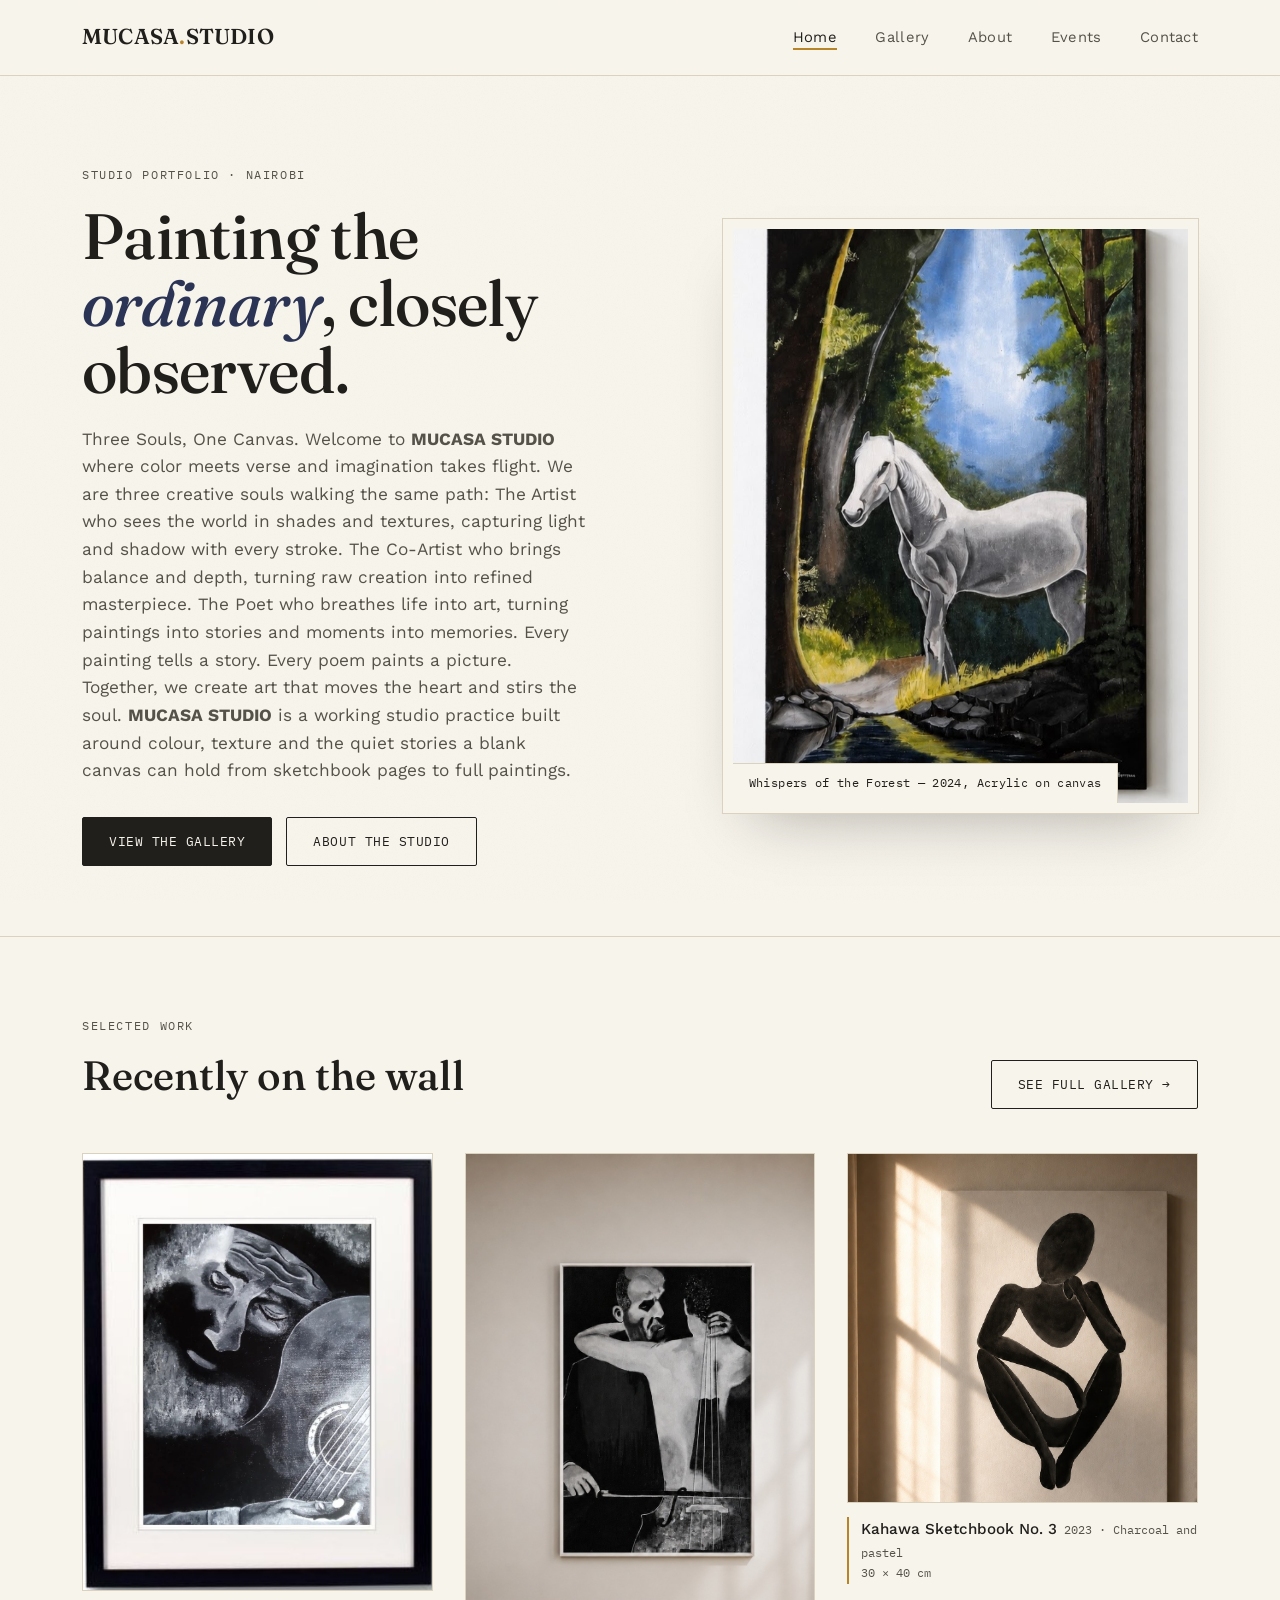
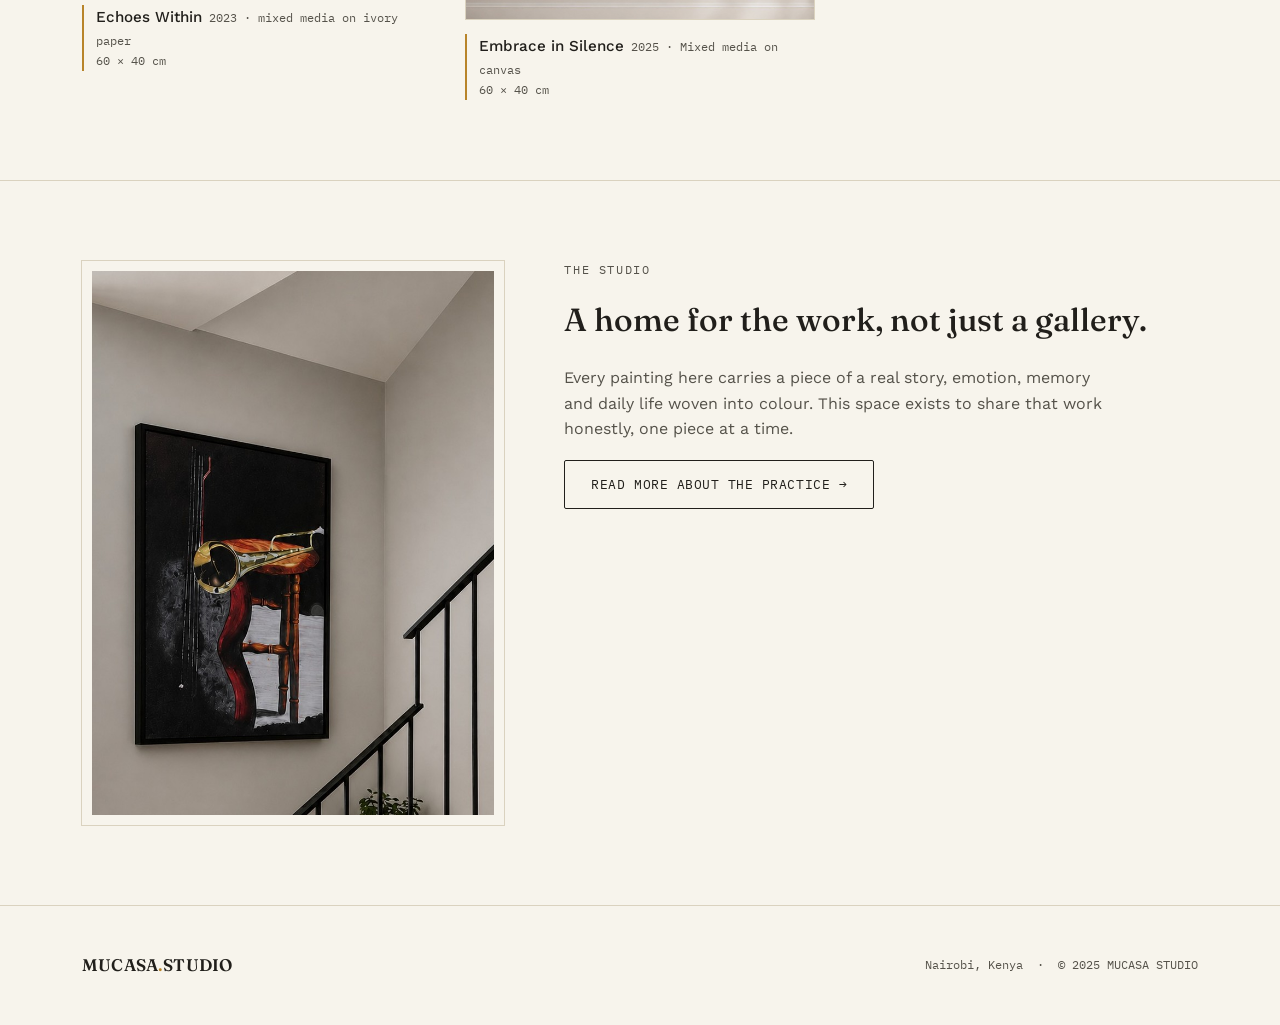
==== index.html @ 8ee20461 "Add files via upload" ====
<!DOCTYPE html>
<html lang="en">
<head>
<meta charset="UTF-8">
<meta name="viewport" content="width=device-width, initial-scale=1.0">
<title>MUCASA STUDIO — Contemporary Art from Nairobi</title>
<meta name="description" content="MUCASA ART is the studio portfolio of a Nairobi-based artist working in paint, ink and mixed media.">
<link rel="stylesheet" href="css/style.css">
</head>
<body>

<nav class="site-nav">
  <div class="nav-inner">
    <a href="index.html" class="brand">MUCASA<span>.</span>STUDIO</a>
    <button class="nav-toggle" aria-label="Toggle menu">MENU</button>
    <ul class="nav-links">
      <li><a href="index.html">Home</a></li>
      <li><a href="gallery.html">Gallery</a></li>
      <li><a href="about.html">About</a></li>
      <li><a href="events.html">Events</a></li>
      <li><a href="contact.html">Contact</a></li>
    </ul>
  </div>
</nav>

<header class="hero">
  <div class="wrap hero-grid">
    <div>
      <div class="eyebrow">Studio portfolio · Nairobi</div>
      <h1>Painting the <em>ordinary</em>, closely observed.</h1>
      <p class="lede">Three Souls, One Canvas.

Welcome to <b>MUCASA STUDIO</b> where color meets verse and imagination takes flight.

We are three creative souls walking the same path:

The Artist who sees the world in shades and textures, capturing light and shadow with every stroke.

The Co-Artist who brings balance and depth, turning raw creation into refined masterpiece.

The Poet who breathes life into art, turning paintings into stories and moments into memories.

Every painting tells a story. Every poem paints a picture. Together, we create art that moves the heart and stirs the soul. <b>MUCASA STUDIO</b> is a working studio practice built around colour, texture and the quiet stories a blank canvas can hold  from sketchbook pages to full paintings.</p>
      <div class="hero-cta">
        <a href="gallery.html" class="btn btn-solid">View the gallery</a>
        <a href="about.html" class="btn">About the studio</a>
      </div>
    </div>
    <div class="hero-frame reveal" id="heroFrame">
      <img id="heroImage" src="images/hero.jpg" alt="Hero artwork" style="width:100%; height:100%; object-fit:cover;">
      <div class="plate">Whispers of the Forest — 2024, Acrylic on canvas</div>
    </div>
  </div>
</header>

<section class="section">
  <div class="wrap">
    <div class="section-head">
      <div>
        <div class="eyebrow">Selected work</div>
        <h2>Recently on the wall</h2>
      </div>
      <a href="gallery.html" class="btn">See full gallery &rarr;</a>
    </div>
    <div class="gallery-grid" id="featuredGrid"></div>
  </div>
</section>

<section class="section">
  <div class="wrap about-grid">
    <div class="reveal">
      <div class="about-portrait" id="studioPortrait">
        <img id="studioImage" src="images/studio.jpg" alt="Studio preview" style="width:100%; height:100%; object-fit:cover;">
      </div>
    </div>
    <div class="reveal">
      <div class="eyebrow">The studio</div>
      <h2 style="font-family:var(--display); font-weight:500; font-size:2rem; margin:14px 0 20px;">A home for the work, not just a gallery.</h2>
      <p style="color:var(--ink-soft); max-width:55ch; margin-bottom:18px;">Every painting here carries a piece of a real story, emotion, memory and daily life woven into colour. This space exists to share that work honestly, one piece at a time.</p>
      <a href="about.html" class="btn">Read more about the practice &rarr;</a>
    </div>
  </div>
</section>

<footer class="site-footer">
  <div class="wrap footer-inner">
    <a href="index.html" class="brand">MUCASA<span>.</span>STUDIO</a>
    <div class="footer-meta">Nairobi, Kenya &nbsp;·&nbsp; &copy; 2025 MUCASA STUDIO</div>
  </div>
</footer>

<script src="js/main.js"></script>
</body>
</html>
---- css/style.css ----
/* ===========================================================
   MUCASA ART — design tokens
   Palette:
     --wall     #F7F4EC  gallery wall (warm plaster white)
     --ink      #211F1B  near-black text
     --card     #EEE8DA  card / label plaster
     --line     #DAD2BF  hairline rule
     --indigo   #2B3454  deep indigo (adire-dye accent)
     --ochre    #B8842A  ochre gold (beadwork accent)
     --clay     #A24B34  muted clay red (used sparingly)
   Type:
     Display — 'Fraunces' (characterful serif, used with restraint)
     Body    — 'Work Sans'
     Utility — 'IBM Plex Mono' (plaque numbers, labels, meta)
   =========================================================== */

@import url('https://fonts.googleapis.com/css2?family=Fraunces:ital,opsz,wght@0,9..144,400;0,9..144,500;0,9..144,600;1,9..144,500&family=Work+Sans:wght@300;400;500;600&family=IBM+Plex+Mono:wght@400;500&display=swap');

:root {
  --wall: #F7F4EC;
  --wall-deep: #F1ECE0;
  --ink: #211F1B;
  --ink-soft: #55524A;
  --card: #EEE8DA;
  --line: #DAD2BF;
  --indigo: #2B3454;
  --ochre: #B8842A;
  --clay: #A24B34;

  --display: 'Fraunces', serif;
  --body: 'Work Sans', sans-serif;
  --mono: 'IBM Plex Mono', monospace;

  --max: 1180px;
}

* { margin: 0; padding: 0; box-sizing: border-box; }

html { scroll-behavior: smooth; }

body {
  font-family: var(--body);
  background: var(--wall);
  color: var(--ink);
  line-height: 1.6;
  -webkit-font-smoothing: antialiased;
}

/* subtle paper-grain texture instead of a glossy gradient */
body::before {
  content: '';
  position: fixed;
  inset: 0;
  pointer-events: none;
  z-index: 0;
  opacity: 0.5;
  background-image: url("data:image/svg+xml,%3Csvg xmlns='http://www.w3.org/2000/svg' width='120' height='120'%3E%3Cfilter id='n'%3E%3CfeTurbulence type='fractalNoise' baseFrequency='0.9' numOctaves='2' stitchTiles='stitch'/%3E%3C/filter%3E%3Crect width='100%25' height='100%25' filter='url(%23n)' opacity='0.035'/%3E%3C/svg%3E");
}

a { color: inherit; text-decoration: none; }
img { display: block; max-width: 100%; }
ul { list-style: none; }

.eyebrow {
  font-family: var(--mono);
  font-size: 0.72rem;
  letter-spacing: 0.14em;
  text-transform: uppercase;
  color: var(--ink-soft);
}

.wrap {
  max-width: var(--max);
  margin: 0 auto;
  padding: 0 32px;
  position: relative;
  z-index: 1;
}

/* ---------- Nav ---------- */
.site-nav {
  position: sticky;
  top: 0;
  z-index: 100;
  background: rgba(247, 244, 236, 0.88);
  backdrop-filter: blur(6px);
  border-bottom: 1px solid var(--line);
}

.nav-inner {
  max-width: var(--max);
  margin: 0 auto;
  padding: 20px 32px;
  display: flex;
  align-items: center;
  justify-content: space-between;
}

.brand {
  font-family: var(--display);
  font-weight: 600;
  font-size: 1.35rem;
  letter-spacing: 0.01em;
}

.brand span { color: var(--ochre); }

.nav-links {
  display: flex;
  gap: 2.4rem;
}

.nav-links a {
  font-size: 0.92rem;
  letter-spacing: 0.02em;
  color: var(--ink-soft);
  position: relative;
  padding-bottom: 4px;
  transition: color 0.25s ease;
}

.nav-links a:hover,
.nav-links a.active {
  color: var(--ink);
}

.nav-links a.active::after {
  content: '';
  position: absolute;
  left: 0; right: 0; bottom: 0;
  height: 2px;
  background: var(--ochre);
}

.nav-toggle { display: none; }

@media (max-width: 720px) {
  .nav-links {
    position: fixed;
    top: 68px; left: 0; right: 0;
    background: var(--wall);
    border-bottom: 1px solid var(--line);
    flex-direction: column;
    gap: 0;
    padding: 8px 0;
    transform: translateY(-8px);
    opacity: 0;
    pointer-events: none;
    transition: all 0.2s ease;
  }
  .nav-links.open {
    transform: translateY(0);
    opacity: 1;
    pointer-events: auto;
  }
  .nav-links a { padding: 14px 32px; width: 100%; }
  .nav-toggle {
    display: block;
    background: none;
    border: none;
    font-family: var(--mono);
    font-size: 0.85rem;
    cursor: pointer;
    color: var(--ink);
  }
}

/* ---------- Buttons ---------- */
.btn {
  display: inline-flex;
  align-items: center;
  gap: 10px;
  font-family: var(--mono);
  font-size: 0.82rem;
  letter-spacing: 0.04em;
  text-transform: uppercase;
  padding: 13px 26px;
  border: 1px solid var(--ink);
  border-radius: 2px;
  transition: all 0.25s ease;
}

.btn:hover { background: var(--ink); color: var(--wall); }

.btn-solid {
  background: var(--ink);
  color: var(--wall);
}

.btn-solid:hover { background: var(--indigo); border-color: var(--indigo); }

/* ---------- Hero (index) ---------- */
.hero {
  padding: 90px 0 70px;
  border-bottom: 1px solid var(--line);
}

.hero-grid {
  display: grid;
  grid-template-columns: 1.1fr 0.9fr;
  gap: 60px;
  align-items: center;
}

.hero h1 {
  font-family: var(--display);
  font-weight: 500;
  font-size: clamp(2.6rem, 5vw, 4.2rem);
  line-height: 1.05;
  letter-spacing: -0.01em;
  margin: 18px 0 22px;
}

.hero h1 em {
  font-style: italic;
  color: var(--indigo);
}

.hero p.lede {
  font-size: 1.08rem;
  color: var(--ink-soft);
  max-width: 46ch;
  margin-bottom: 32px;
}

.hero-cta { display: flex; gap: 14px; flex-wrap: wrap; }

/* framed hero artwork block — signature element preview */
.hero-frame {
  position: relative;
  aspect-ratio: 4/5;
  background: linear-gradient(155deg, var(--indigo) 0%, #1b2338 60%, var(--clay) 130%);
  border: 10px solid var(--wall);
  outline: 1px solid var(--line);
  box-shadow: 0 30px 60px -30px rgba(33,31,27,0.35);
  overflow: hidden;
}

.hero-frame-overlay {
  transition: opacity 0.3s ease, background 0.3s ease;
}

.hero-frame-overlay:hover {
  background: rgba(0,0,0,0.1);
}

.hero-frame #heroImage.loaded ~ .hero-frame-overlay {
  display: none;
}

.hero-frame .plate {
  position: absolute;
  left: -1px; bottom: -1px;
  background: var(--wall);
  border: 1px solid var(--line);
  padding: 10px 16px;
  font-family: var(--mono);
  font-size: 0.72rem;
  letter-spacing: 0.03em;
}

/* ---------- Section scaffolding ---------- */
.section { padding: 80px 0; }
.section + .section { border-top: 1px solid var(--line); }

.section-head {
  display: flex;
  justify-content: space-between;
  align-items: flex-end;
  gap: 24px;
  margin-bottom: 44px;
  flex-wrap: wrap;
}

.section-head h2 {
  font-family: var(--display);
  font-weight: 500;
  font-size: clamp(1.9rem, 3.2vw, 2.6rem);
  margin-top: 8px;
}

.section-head p { color: var(--ink-soft); max-width: 40ch; }

/* ---------- Museum plaque — the signature element ---------- */
.plaque {
  font-family: var(--mono);
  font-size: 0.74rem;
  color: var(--ink-soft);
  line-height: 1.7;
  border-left: 2px solid var(--ochre);
  padding-left: 12px;
}

.plaque .plaque-title {
  font-family: var(--body);
  font-size: 0.95rem;
  color: var(--ink);
  font-weight: 500;
  letter-spacing: 0;
}

/* ---------- Gallery grid (staggered, not uniform boxes) ---------- */
.gallery-grid {
  display: grid;
  grid-template-columns: repeat(3, 1fr);
  gap: 80px 32px;
  /* Increased gap to prevent plaque overlap */
}

.piece {
  cursor: pointer;
  display: flex;
  flex-direction: column;
}

.piece:nth-child(3n+2) { margin-top: 0; }
.piece:nth-child(5n) { margin-top: 0; }

.piece-frame {
  aspect-ratio: var(--ar, 4/5);
  overflow: hidden;
  border: 1px solid var(--line);
  background: var(--card);
  position: relative;
}

.piece-frame img {
  width: 100%; height: 100%; object-fit: cover;
  transition: transform 0.6s cubic-bezier(.2,.8,.2,1);
}

.piece:hover .piece-frame img { transform: scale(1.045); }

.piece-frame .no-image {
  position: absolute; inset: 0;
  display: flex; align-items: center; justify-content: center;
  font-family: var(--mono);
  font-size: 0.7rem;
  color: var(--ink-soft);
  background:
    repeating-linear-gradient(45deg, var(--card), var(--card) 10px, var(--wall-deep) 10px, var(--wall-deep) 20px);
}

.piece .plaque { 
  margin-top: 14px;
  white-space: normal;
  word-wrap: break-word;
  overflow-wrap: break-word;
  flex-shrink: 0;
}

@media (max-width: 900px) {
  .gallery-grid { grid-template-columns: repeat(2, 1fr); }
  .piece:nth-child(3n+2), .piece:nth-child(5n) { margin-top: 0; }
}
@media (max-width: 560px) {
  .gallery-grid { grid-template-columns: 1fr; }
  .hero-grid { grid-template-columns: 1fr; }
}

/* Ensure the crafts grid doesn't visually overlap the footer */
#craftGrid {
  margin-bottom: 140px;
  position: relative;
  z-index: 1;
}
#craftGrid .piece {
  position: relative;
  z-index: 1;
}

/* Disable the stagger offsets inside the craft grid so plaques are not overlapped */
#craftGrid .piece:nth-child(3n+2),
#craftGrid .piece:nth-child(5n) {
  margin-top: 0 !important;
}

/* Ensure plaque text sits above neighbouring images */
#craftGrid .plaque {
  position: relative;
  z-index: 3;
  background: transparent;
}

/* ---------- Series gallery ---------- */
#seriesGrid {
  margin-bottom: 80px;
  position: relative;
  z-index: 1;
}

#seriesGrid .piece {
  position: relative;
  z-index: 1;
}

#seriesGrid .piece:nth-child(3n+2),
#seriesGrid .piece:nth-child(5n) {
  margin-top: 0 !important;
}

.series-badge {
  position: absolute;
  top: 12px;
  right: 12px;
  background: rgba(43, 52, 84, 0.9);
  color: #F7F4EC;
  padding: 6px 12px;
  font-family: var(--mono);
  font-size: 0.68rem;
  letter-spacing: 0.03em;
  text-transform: uppercase;
  border-radius: 2px;
  z-index: 2;
}

#seriesGrid .plaque {
  position: relative;
  z-index: 3;
  background: transparent;
}

/* Special sizing for featured craft piece */
.gallery-grid .piece.craft-feature {
  grid-column: 1 / -1;
  text-align: center;
}

.gallery-grid .piece.craft-feature .piece-frame {
  width: 360px;
  max-width: 72%;
  border: 1px solid var(--line);
  margin: 0 auto;
}

.gallery-grid .piece.craft-feature .plaque {
  margin: 12px auto 0;
  text-align: center;
}

.gallery-grid .piece.craft-feature .piece-frame img {
  width: 100%;
  height: auto;
  object-fit: contain;
}

@media (max-width: 720px) {
  .gallery-grid .piece.craft-feature .piece-frame { width: 320px; max-width: 84%; }
}

/* ---------- Filters (gallery page) ---------- */
.filters {
  display: flex;
  gap: 10px;
  flex-wrap: wrap;
}

.filter-btn {
  font-family: var(--mono);
  font-size: 0.72rem;
  letter-spacing: 0.03em;
  text-transform: uppercase;
  padding: 8px 16px;
  border: 1px solid var(--line);
  background: transparent;
  cursor: pointer;
  color: var(--ink-soft);
  transition: all 0.2s ease;
}

.filter-btn:hover { border-color: var(--ink); color: var(--ink); }

.filter-btn.active {
  background: var(--ink);
  color: var(--wall);
  border-color: var(--ink);
}

/* ---------- About page ---------- */
.about-grid {
  display: grid;
  grid-template-columns: 0.8fr 1.2fr;
  gap: 60px;
}

.about-portrait {
  position: relative;
  aspect-ratio: 3/4;
  background: linear-gradient(160deg, var(--ochre) 0%, var(--clay) 100%);
  border: 10px solid var(--wall);
  outline: 1px solid var(--line);
  overflow: hidden;
}

.studio-upload-overlay {
  position: absolute;
  inset: 0;
  display: flex;
  flex-direction: column;
  align-items: center;
  justify-content: center;
  gap: 16px;
  background: rgba(247, 244, 236, 0.88);
}

.studio-upload-overlay:hover {
  background: rgba(247, 244, 236, 0.95);
}

.about-copy p { margin-bottom: 20px; color: var(--ink-soft); max-width: 60ch; }
.about-copy h2 { font-family: var(--display); font-weight: 500; font-size: 2rem; margin-bottom: 22px; }

.stat-row {
  display: flex;
  gap: 40px;
  margin-top: 36px;
  border-top: 1px solid var(--line);
  padding-top: 28px;
}

.stat b {
  display: block;
  font-family: var(--display);
  font-size: 1.8rem;
  color: var(--indigo);
}

.stat span {
  font-family: var(--mono);
  font-size: 0.68rem;
  letter-spacing: 0.04em;
  text-transform: uppercase;
  color: var(--ink-soft);
}

@media (max-width: 720px) {
  .about-grid { grid-template-columns: 1fr; }
}

/* ---------- Contact page ---------- */
.contact-grid {
  display: grid;
  grid-template-columns: 1fr 1fr;
  gap: 50px;
}

.contact-list li {
  border-top: 1px solid var(--line);
  padding: 22px 0;
  display: flex;
  gap: 18px;
  align-items: baseline;
}

.contact-list li:last-child { border-bottom: 1px solid var(--line); }

.contact-list .k {
  font-family: var(--mono);
  font-size: 0.7rem;
  letter-spacing: 0.04em;
  text-transform: uppercase;
  color: var(--ink-soft);
  width: 110px;
  flex-shrink: 0;
}

.contact-list .v a:hover { color: var(--indigo); }

.social-row { display: flex; gap: 12px; margin-top: 30px; }

.social-row a {
  width: 44px; height: 44px;
  border: 1px solid var(--ink);
  display: flex; align-items: center; justify-content: center;
  transition: all 0.2s ease;
}

.social-row a { color: var(--ink); }
.social-row a svg { width: 20px; height: 20px; display: block; fill: currentColor; }
.social-row a:hover { background: var(--ink); color: var(--wall); }

.contact-note {
  background: var(--card);
  border: 1px solid var(--line);
  padding: 34px;
  font-family: var(--display);
  font-style: italic;
  font-size: 1.2rem;
  line-height: 1.6;
  color: var(--ink);
}

/* ---------- Artwork detail page ---------- */
.detail-grid {
  display: grid;
  grid-template-columns: 1.2fr 0.8fr;
  gap: 60px;
  align-items: start;
}

.detail-frame {
  border: 12px solid var(--wall-deep);
  outline: 1px solid var(--line);
  background: var(--card);
  aspect-ratio: 4/5;
  overflow: hidden;
  position: relative;
}

.detail-frame img { width: 100%; height: 100%; object-fit: contain; background-color: var(--card); display: block; }

/* Detail page thumbnail gallery */
.detail-gallery {
  position: absolute;
  left: 12px;
  right: 12px;
  bottom: 12px;
  display: flex;
  gap: 8px;
  justify-content: center;
  z-index: 3;
  pointer-events: auto;
}
.detail-thumb {
  border: 1px solid var(--line);
  background: var(--wall);
  padding: 2px;
  width: 64px;
  height: 64px;
  display: inline-flex;
  align-items: center;
  justify-content: center;
  cursor: pointer;
}
.detail-thumb img { width: 100%; height: 100%; object-fit: cover; display: block; }


.detail-plaque .plaque-title {
  font-family: var(--display);
  font-size: 1.7rem;
  font-weight: 500;
  color: var(--ink);
  display: block;
  margin-bottom: 10px;
}

.detail-plaque {
  font-family: var(--mono);
  font-size: 0.82rem;
  color: var(--ink-soft);
  line-height: 2;
  border-left: 2px solid var(--ochre);
  padding-left: 18px;
}

.detail-desc {
  margin-top: 26px;
  color: var(--ink-soft);
  max-width: 55ch;
  font-family: var(--body);
  font-size: 1rem;
}

.back-link {
  font-family: var(--mono);
  font-size: 0.78rem;
  color: var(--ink-soft);
  display: inline-flex;
  gap: 8px;
  margin-bottom: 30px;
}

.back-link:hover { color: var(--ink); }

.detail-nav {
  display: flex;
  justify-content: space-between;
  margin-top: 60px;
  border-top: 1px solid var(--line);
  padding-top: 26px;
}

@media (max-width: 800px) {
  .detail-grid, .contact-grid { grid-template-columns: 1fr; }
}

/* ---------- Lightbox ---------- */
.lightbox {
  display: none;
  position: fixed; inset: 0;
  z-index: 10001;
  background: rgba(33,31,27,0.94);
  align-items: center;
  justify-content: center;
}

.lightbox.active { display: flex; }

.lightbox-content { max-width: 88vw; max-height: 86vh; text-align: center; }
.lightbox-content img { max-height: 78vh; margin: 0 auto; }

.lightbox-caption {
  font-family: var(--mono);
  font-size: 0.8rem;
  color: #F7F4EC;
  margin-top: 18px;
}

.lightbox-close {
  position: absolute; top: 26px; right: 32px;
  background: none; border: none;
  color: #F7F4EC; font-size: 1.8rem; cursor: pointer;
}

/* ---------- Footer ---------- */
.site-footer {
  border-top: 1px solid var(--line);
  padding: 46px 0;
  /* Footer should sit after page content; don't stack above content */
  clear: both;
  position: relative;
}

.footer-inner {
  display: flex;
  justify-content: space-between;
  align-items: center;
  flex-wrap: wrap;
  gap: 16px;
}

.footer-inner .brand { font-size: 1.05rem; }

.footer-meta {
  font-family: var(--mono);
  font-size: 0.72rem;
  color: var(--ink-soft);
}

/* ---------- Scroll reveal ---------- */
.reveal {
  opacity: 0;
  transform: translateY(16px);
  transition: opacity 0.6s ease, transform 0.6s ease;
}
.reveal.in { opacity: 1; transform: translateY(0); }

@media (prefers-reduced-motion: reduce) {
  .reveal { opacity: 1; transform: none; transition: none; }
  .piece-frame img { transition: none; }
}

/* focus visibility */
a:focus-visible, button:focus-visible {
  outline: 2px solid var(--indigo);
  outline-offset: 3px;
}

/* ---------- Events page ---------- */
.events-list { display: flex; flex-direction: column; gap: 24px; }

.event-card {
  border: 1px solid var(--line);
  padding: 28px;
  background: var(--card);
  transition: all 0.25s ease;
}

.event-card:hover { border-color: var(--ink); }

.event-header {
  display: flex;
  justify-content: space-between;
  align-items: center;
  margin-bottom: 12px;
  gap: 12px;
  flex-wrap: wrap;
}

.event-date {
  font-family: var(--mono);
  font-size: 0.82rem;
  letter-spacing: 0.03em;
  color: var(--ink-soft);
  font-weight: 500;
}

.event-type {
  font-family: var(--mono);
  font-size: 0.68rem;
  letter-spacing: 0.04em;
  text-transform: uppercase;
  padding: 4px 10px;
  border: 1px solid var(--ink);
  border-radius: 2px;
  color: var(--ink);
}

.event-type[data-type="exhibition"] { border-color: var(--ochre); color: var(--ochre); }
.event-type[data-type="workshop"] { border-color: var(--indigo); color: var(--indigo); }

.event-title {
  font-family: var(--display);
  font-weight: 500;
  font-size: 1.4rem;
  color: var(--ink);
  margin-bottom: 16px;
}

.event-details {
  display: flex;
  gap: 24px;
  margin-bottom: 14px;
  flex-wrap: wrap;
}

.event-time, .event-location {
  font-size: 0.92rem;
  color: var(--ink-soft);
}

.event-description {
  color: var(--ink-soft);
  max-width: 65ch;
  margin-bottom: 12px;
  line-height: 1.6;
}

.event-cta {
  font-family: var(--mono);
  font-size: 0.78rem;
  letter-spacing: 0.02em;
  color: var(--indigo);
  display: inline-block;
  transition: color 0.2s ease;
}

.event-cta:hover { color: var(--ochre); }

@media (max-width: 560px) {
  .event-card { padding: 20px; }
  .event-header { flex-direction: column; align-items: flex-start; }
  .event-title { font-size: 1.1rem; }
  .event-details { flex-direction: column; gap: 8px; }
}
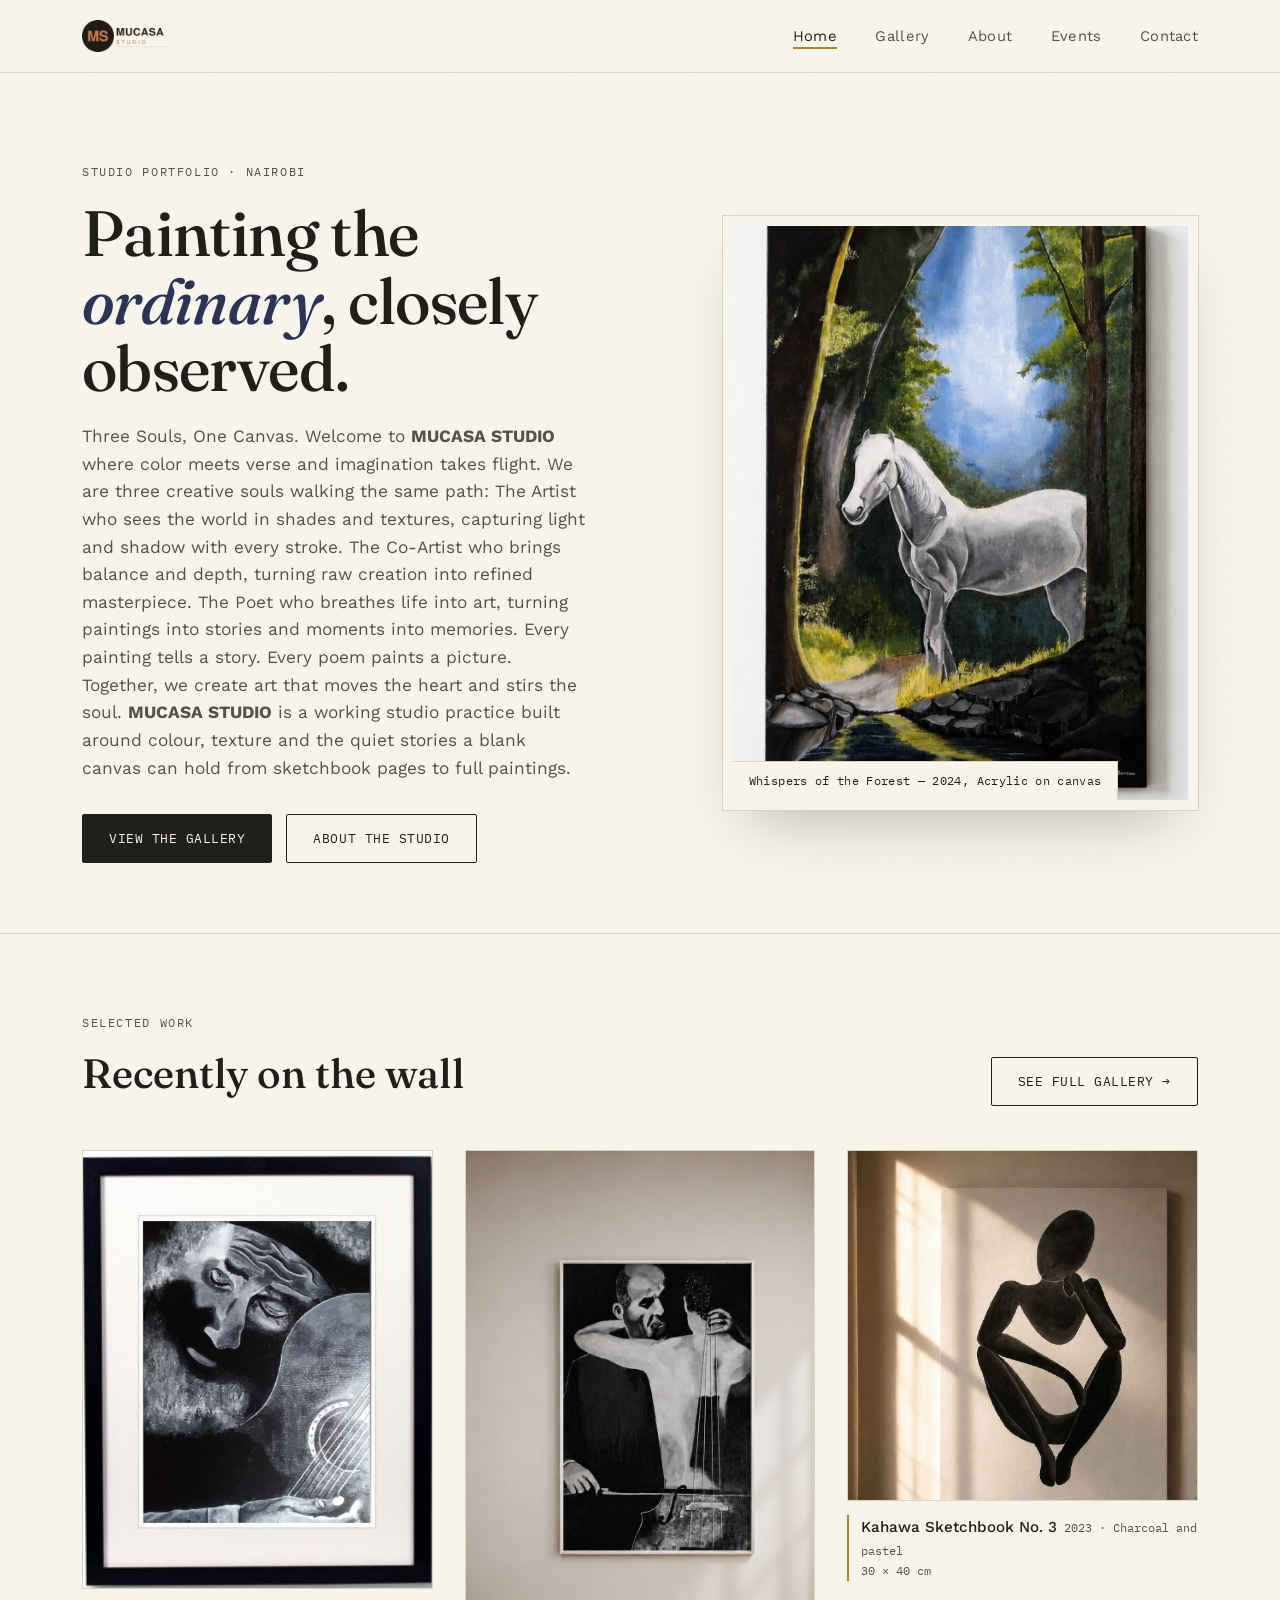
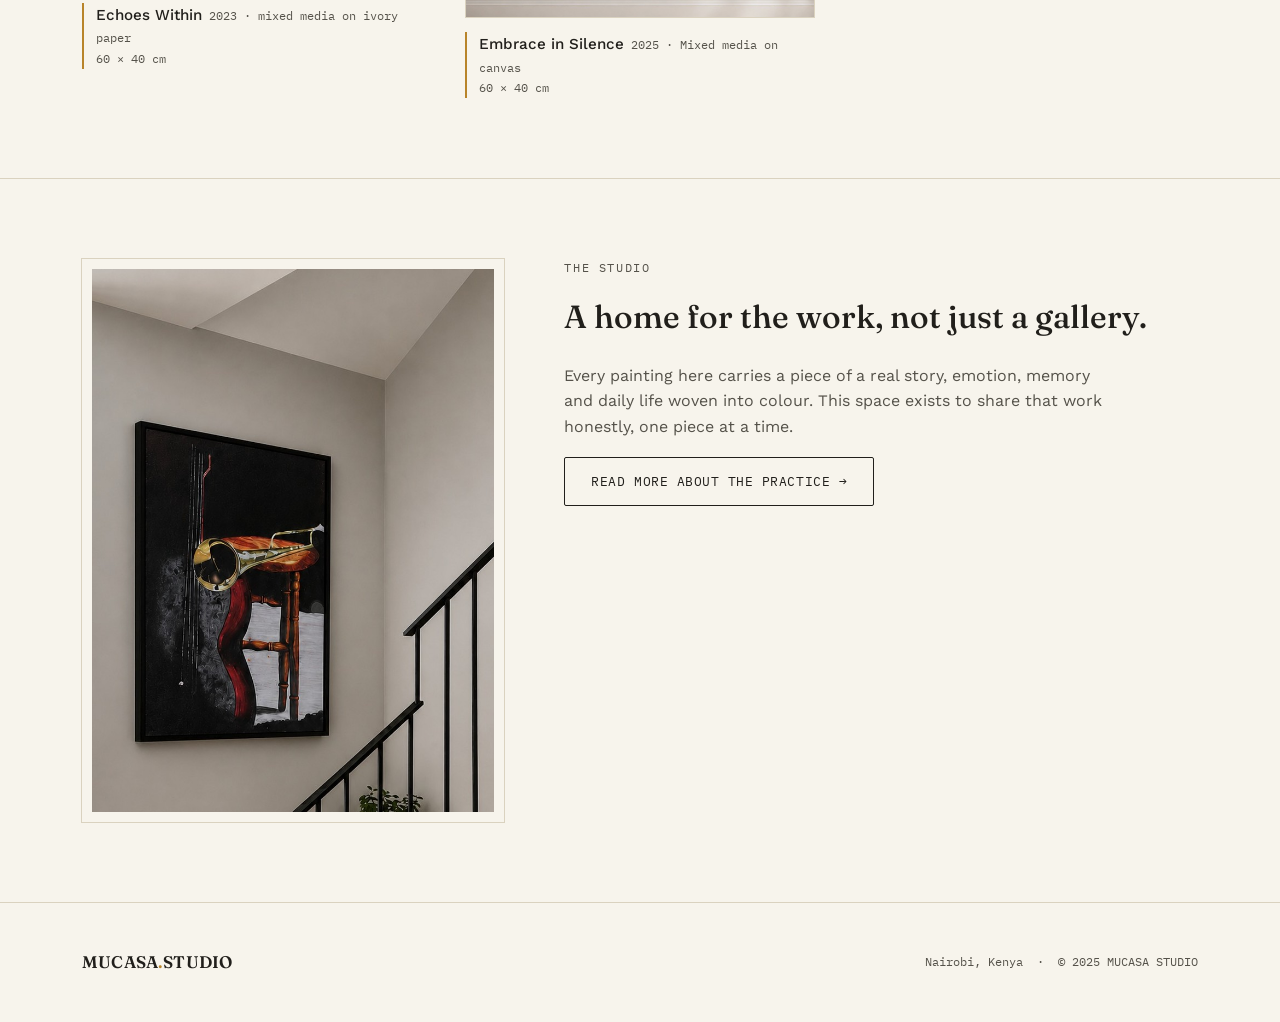
==== commit 25ce72b8: "Update navigation brand link to use logo image Replaced brand link text with logo image." ====
--- a/index.html
+++ b/index.html
@@ -11,7 +11,9 @@
 
 <nav class="site-nav">
   <div class="nav-inner">
-    <a href="index.html" class="brand">MUCASA<span>.</span>STUDIO</a>
+     <a href="index.html" class="brand brand-logo">
+      <img src="images/logo.png" alt="MUCASA STUDIO">
+    </a>
     <button class="nav-toggle" aria-label="Toggle menu">MENU</button>
     <ul class="nav-links">
       <li><a href="index.html">Home</a></li>
--- a/css/style.css
+++ b/css/style.css
@@ -32,6 +32,20 @@
   --mono: 'IBM Plex Mono', monospace;
 
   --max: 1180px;
+}
+.brand-logo {
+  display: inline-flex;
+  align-items: center;
+}
+
+.brand-logo img {
+  height: 32px;   /* small and neat; try 28px for even smaller */
+  width: auto;
+  display: block;
+}
+
+@media (max-width: 600px) {
+  .brand-logo img { height: 28px; }
 }
 
 * { margin: 0; padding: 0; box-sizing: border-box; }
@@ -804,8 +818,54 @@
   font-weight: 500;
   font-size: 1.4rem;
   color: var(--ink);
-  margin-bottom: 16px;
-}
+  margin: 0;              
+  display: block;
+}
+
+.event-toggle {
+  width: 100%;
+  display: block;
+  background: none;
+  border: 0;
+  padding: 0;
+  color: inherit;
+  font: inherit;
+  text-align: left;
+  cursor: pointer;
+}
+
+.event-toggle:focus-visible {
+  outline: 2px solid var(--ink);
+  outline-offset: 6px;
+}
+
+.event-title-row {
+  display: flex;
+  justify-content: space-between;
+  align-items: center;
+  gap: 16px;
+}
+
+.event-icon {
+  font-family: var(--mono);
+  font-size: 1.4rem;
+  line-height: 1;
+  flex-shrink: 0;
+  color: var(--ink-soft);
+  transition: color 0.25s ease;
+}
+
+.event-card:hover .event-icon,
+.event-card.open .event-icon { color: var(--ink); }
+
+.event-card.open { border-color: var(--ink); }
+
+.event-more {
+  margin-top: 18px;
+  padding-top: 18px;
+  border-top: 1px solid var(--line);
+}
+.event-more[hidden] { display: none; }
 
 .event-details {
   display: flex;
